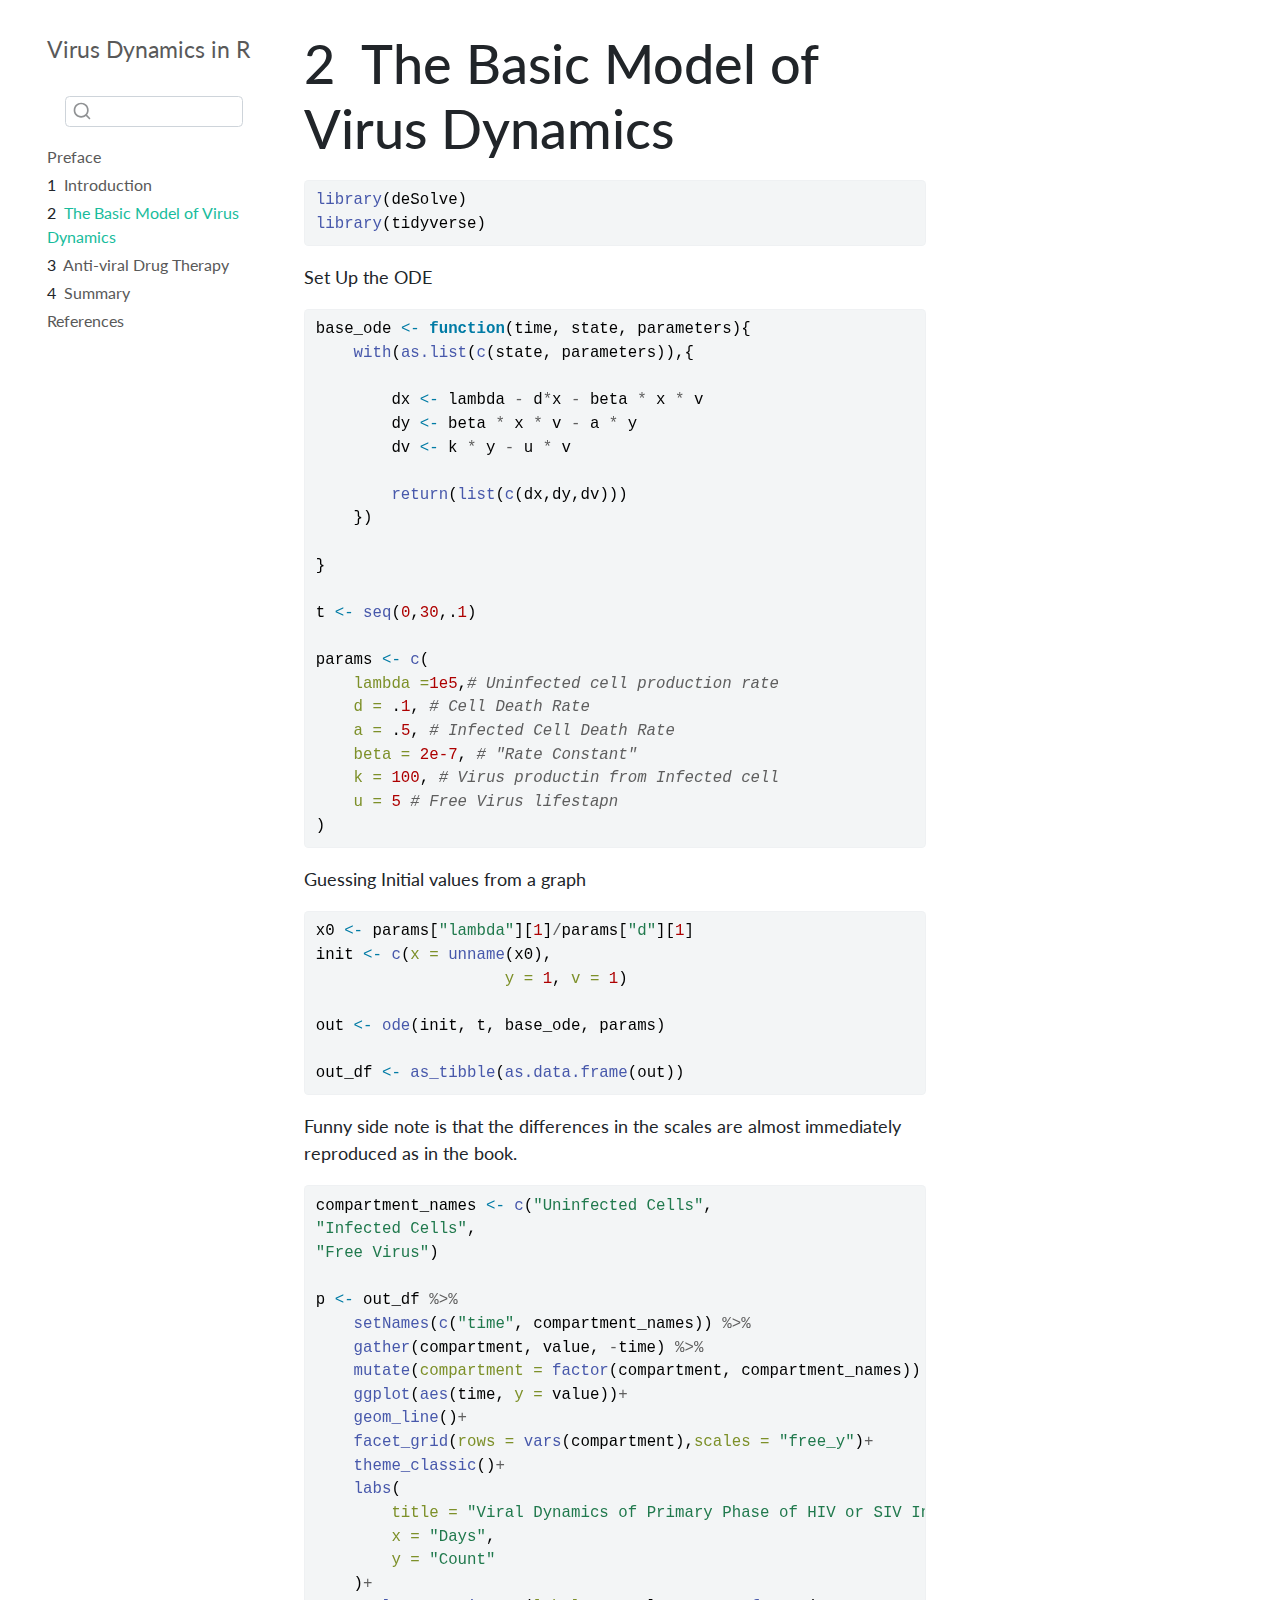
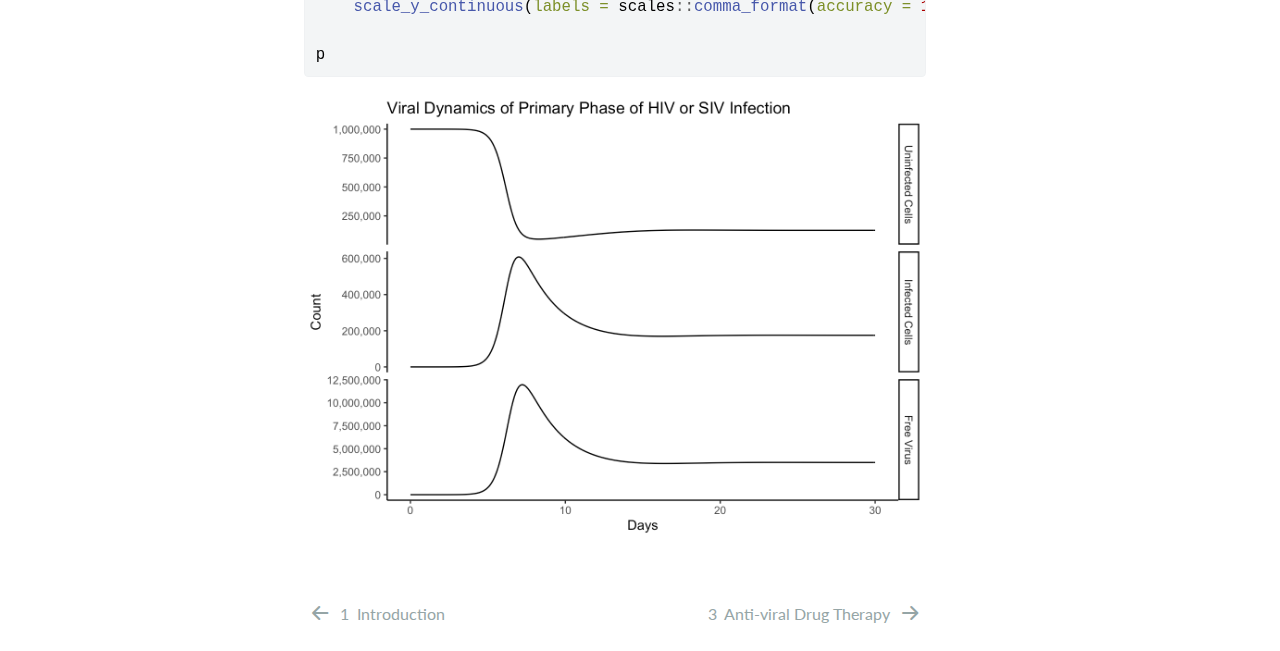
==== docs/ch3.html @ cb944617 "do this" ====
<!DOCTYPE html>
<html xmlns="http://www.w3.org/1999/xhtml" lang="" xml:lang=""><head>
  <meta charset="utf-8">
  <meta name="generator" content="quarto-0.2.251">
  <meta name="viewport" content="width=device-width, initial-scale=1.0, user-scalable=yes">
  <title>Virus Dynamics in R - 2&nbsp; The Basic Model of Virus Dynamics</title>
  <style>
    code{white-space: pre-wrap;}
    span.smallcaps{font-variant: small-caps;}
    span.underline{text-decoration: underline;}
    div.column{display: inline-block; vertical-align: top; width: 50%;}
    div.hanging-indent{margin-left: 1.5em; text-indent: -1.5em;}
    ul.task-list{list-style: none;}
    pre > code.sourceCode { white-space: pre; position: relative; }
    pre > code.sourceCode > span { display: inline-block; line-height: 1.25; }
    pre > code.sourceCode > span:empty { height: 1.2em; }
    .sourceCode { overflow: visible; }
    code.sourceCode > span { color: inherit; text-decoration: inherit; }
    div.sourceCode { margin: 1em 0; }
    pre.sourceCode { margin: 0; }
    @media screen {
    div.sourceCode { overflow: auto; }
    }
    @media print {
    pre > code.sourceCode { white-space: pre-wrap; }
    pre > code.sourceCode > span { text-indent: -5em; padding-left: 5em; }
    }
    pre.numberSource code
      { counter-reset: source-line 0; }
    pre.numberSource code > span
      { position: relative; left: -4em; counter-increment: source-line; }
    pre.numberSource code > span > a:first-child::before
      { content: counter(source-line);
        position: relative; left: -1em; text-align: right; vertical-align: baseline;
        border: none; display: inline-block;
        -webkit-touch-callout: none; -webkit-user-select: none;
        -khtml-user-select: none; -moz-user-select: none;
        -ms-user-select: none; user-select: none;
        padding: 0 4px; width: 4em;
        color: #aaaaaa;
      }
    pre.numberSource { margin-left: 3em; border-left: 1px solid #aaaaaa;  padding-left: 4px; }
    div.sourceCode
      {   }
    @media screen {
    pre > code.sourceCode > span > a:first-child::before { text-decoration: underline; }
    }
    code span.al { color: #ff0000; font-weight: bold; } /* Alert */
    code span.an { color: #60a0b0; font-weight: bold; font-style: italic; } /* Annotation */
    code span.at { color: #7d9029; } /* Attribute */
    code span.bn { color: #40a070; } /* BaseN */
    code span.bu { } /* BuiltIn */
    code span.cf { color: #007020; font-weight: bold; } /* ControlFlow */
    code span.ch { color: #4070a0; } /* Char */
    code span.cn { color: #880000; } /* Constant */
    code span.co { color: #60a0b0; font-style: italic; } /* Comment */
    code span.cv { color: #60a0b0; font-weight: bold; font-style: italic; } /* CommentVar */
    code span.do { color: #ba2121; font-style: italic; } /* Documentation */
    code span.dt { color: #902000; } /* DataType */
    code span.dv { color: #40a070; } /* DecVal */
    code span.er { color: #ff0000; font-weight: bold; } /* Error */
    code span.ex { } /* Extension */
    code span.fl { color: #40a070; } /* Float */
    code span.fu { color: #06287e; } /* Function */
    code span.im { } /* Import */
    code span.in { color: #60a0b0; font-weight: bold; font-style: italic; } /* Information */
    code span.kw { color: #007020; font-weight: bold; } /* Keyword */
    code span.op { color: #666666; } /* Operator */
    code span.ot { color: #007020; } /* Other */
    code span.pp { color: #bc7a00; } /* Preprocessor */
    code span.sc { color: #4070a0; } /* SpecialChar */
    code span.ss { color: #bb6688; } /* SpecialString */
    code span.st { color: #4070a0; } /* String */
    code span.va { color: #19177c; } /* Variable */
    code span.vs { color: #4070a0; } /* VerbatimString */
    code span.wa { color: #60a0b0; font-weight: bold; font-style: italic; } /* Warning */
  </style>

  <!--[if lt IE 9]>
    <script src="//cdnjs.cloudflare.com/ajax/libs/html5shiv/3.7.3/html5shiv-printshiv.min.js"></script>
  <![endif]-->
  <script src="site_libs/quarto-nav/quarto-nav.js"></script>
  <script src="site_libs/quarto-nav/headroom.min.js"></script>
  <script src="site_libs/clipboard/clipboard.min.js"></script>
  <meta name="quarto:offset" content="./">
  <script src="site_libs/quarto-search/autocomplete.umd.js"></script>
  <script src="site_libs/quarto-search/fuse.min.js"></script>
  <script src="site_libs/quarto-search/quarto-search.js"></script>
  <link href="./ch4.html" rel="next">
  <link href="./intro.html" rel="prev">
  <script src="site_libs/quarto-html/quarto.js"></script>
  <script src="site_libs/quarto-html/popper.min.js"></script>
  <script src="site_libs/quarto-html/tippy.umd.min.js"></script>
  <script src="site_libs/quarto-html/anchor.min.js"></script>
  <link href="site_libs/quarto-html/tippy.css" rel="stylesheet">
  <link href="site_libs/quarto-html/quarto-syntax-highlighting.css" rel="stylesheet">
  <script src="site_libs/bootstrap/bootstrap.min.js"></script>
  <link href="site_libs/bootstrap/bootstrap-icons.css" rel="stylesheet">
  <link href="site_libs/bootstrap/bootstrap.min.css" rel="stylesheet">
  <script id="quarto-search-options" type="application/json">{
    "location": "sidebar",
    "copy-button": false,
    "collapse-after": 2,
    "panel-placement": "start",
    "type": "textbox",
    "limit": 20
  }</script>
</head>
<body class="floating">
<div id="quarto-search-results"></div>
  <header id="quarto-header" class="headroom fixed-top">
  <nav class="quarto-secondary-nav" data-bs-toggle="collapse" data-bs-target="#quarto-sidebar" aria-controls="quarto-sidebar" aria-expanded="false" aria-label="Toggle sidebar navigation" onclick="if (window.quartoToggleHeadroom) { window.quartoToggleHeadroom(); }">
    <div class="container-fluid d-flex justify-content-between">
      <h1 class="quarto-secondary-nav-title"><span class="chapter-number">2</span>&nbsp; <span class="chapter-title">The Basic Model of Virus Dynamics</span></h1>
      <button type="button" class="quarto-btn-toggle btn">
        <i class="bi bi-chevron-right"></i>
      </button>
    </div>
  </nav>
</header>
<!-- content -->
<div id="quarto-content" class="quarto-container page-columns page-rows-contents page-layout-article">
<!-- sidebar -->
  <nav id="quarto-sidebar" class="sidebar collapse sidebar-navigation floating overflow-auto">
  <div class="pt-lg-2 mt-2 text-left sidebar-header">
    <div class="sidebar-title mb-0 py-0">
      <a href="./">Virus Dynamics in R</a> 
        <div class="sidebar-tools-main">
</div>
    </div>
  </div>
    <div class="px-3 mt-2 flex-shrink-0 align-items-center">
      <div class="sidebar-search">
      <div id="quarto-search" class="" title="Search"></div>
      </div>
    </div>
  <div class="sidebar-menu-container"> 
  <ul class="list-unstyled mt-1">
      <li class="sidebar-item">
  <a href="./index.html" class="">Preface</a>
</li>
      <li class="sidebar-item">
  <a href="./intro.html" class=""><span class="chapter-number">1</span>&nbsp; <span class="chapter-title">Introduction</span></a>
</li>
      <li class="sidebar-item">
  <a href="./ch3.html" class="active"><span class="chapter-number">2</span>&nbsp; <span class="chapter-title">The Basic Model of Virus Dynamics</span></a>
</li>
      <li class="sidebar-item">
  <a href="./ch4.html" class=""><span class="chapter-number">3</span>&nbsp; <span class="chapter-title">Anti-viral Drug Therapy</span></a>
</li>
      <li class="sidebar-item">
  <a href="./summary.html" class=""><span class="chapter-number">4</span>&nbsp; <span class="chapter-title">Summary</span></a>
</li>
      <li class="sidebar-item">
  <a href="./references.html" class="">References</a>
</li>
  </ul>
  </div>
</nav>
<!-- toc -->
    <div id="quarto-toc-sidebar" class="sidebar sidebar-toc"></div>
<!-- main -->
<main class="content">
<header id="title-block-header">
<h1 class="title d-none d-lg-block display-7"><span class="chapter-number">2</span>&nbsp; <span class="chapter-title">The Basic Model of Virus Dynamics</span></h1>
</header>
<div class="cell">
<div class="sourceCode" id="cb1"><pre class="sourceCode r cell-code code-with-copy"><code class="sourceCode r"><span id="cb1-1"><a href="#cb1-1" aria-hidden="true" tabindex="-1"></a><span class="fu">library</span>(deSolve)</span>
<span id="cb1-2"><a href="#cb1-2" aria-hidden="true" tabindex="-1"></a><span class="fu">library</span>(tidyverse)</span></code><button title="Copy to Clipboard" class="code-copy-button"><i class="bi"></i></button></pre></div>
</div>
<p>Set Up the ODE</p>
<div class="cell">
<div class="sourceCode" id="cb2"><pre class="sourceCode r cell-code code-with-copy"><code class="sourceCode r"><span id="cb2-1"><a href="#cb2-1" aria-hidden="true" tabindex="-1"></a>base_ode <span class="ot">&lt;-</span> <span class="cf">function</span>(time, state, parameters){</span>
<span id="cb2-2"><a href="#cb2-2" aria-hidden="true" tabindex="-1"></a>    <span class="fu">with</span>(<span class="fu">as.list</span>(<span class="fu">c</span>(state, parameters)),{</span>
<span id="cb2-3"><a href="#cb2-3" aria-hidden="true" tabindex="-1"></a>        </span>
<span id="cb2-4"><a href="#cb2-4" aria-hidden="true" tabindex="-1"></a>        dx <span class="ot">&lt;-</span> lambda <span class="sc">-</span> d<span class="sc">*</span>x <span class="sc">-</span> beta <span class="sc">*</span> x <span class="sc">*</span> v</span>
<span id="cb2-5"><a href="#cb2-5" aria-hidden="true" tabindex="-1"></a>        dy <span class="ot">&lt;-</span> beta <span class="sc">*</span> x <span class="sc">*</span> v <span class="sc">-</span> a <span class="sc">*</span> y</span>
<span id="cb2-6"><a href="#cb2-6" aria-hidden="true" tabindex="-1"></a>        dv <span class="ot">&lt;-</span> k <span class="sc">*</span> y <span class="sc">-</span> u <span class="sc">*</span> v</span>
<span id="cb2-7"><a href="#cb2-7" aria-hidden="true" tabindex="-1"></a>        </span>
<span id="cb2-8"><a href="#cb2-8" aria-hidden="true" tabindex="-1"></a>        <span class="fu">return</span>(<span class="fu">list</span>(<span class="fu">c</span>(dx,dy,dv)))</span>
<span id="cb2-9"><a href="#cb2-9" aria-hidden="true" tabindex="-1"></a>    })</span>
<span id="cb2-10"><a href="#cb2-10" aria-hidden="true" tabindex="-1"></a>    </span>
<span id="cb2-11"><a href="#cb2-11" aria-hidden="true" tabindex="-1"></a>}</span>
<span id="cb2-12"><a href="#cb2-12" aria-hidden="true" tabindex="-1"></a></span>
<span id="cb2-13"><a href="#cb2-13" aria-hidden="true" tabindex="-1"></a>t <span class="ot">&lt;-</span> <span class="fu">seq</span>(<span class="dv">0</span>,<span class="dv">30</span>,.<span class="dv">1</span>)</span>
<span id="cb2-14"><a href="#cb2-14" aria-hidden="true" tabindex="-1"></a></span>
<span id="cb2-15"><a href="#cb2-15" aria-hidden="true" tabindex="-1"></a>params <span class="ot">&lt;-</span> <span class="fu">c</span>(</span>
<span id="cb2-16"><a href="#cb2-16" aria-hidden="true" tabindex="-1"></a>    <span class="at">lambda =</span><span class="fl">1e5</span>,<span class="co"># Uninfected cell production rate</span></span>
<span id="cb2-17"><a href="#cb2-17" aria-hidden="true" tabindex="-1"></a>    <span class="at">d =</span> .<span class="dv">1</span>, <span class="co"># Cell Death Rate</span></span>
<span id="cb2-18"><a href="#cb2-18" aria-hidden="true" tabindex="-1"></a>    <span class="at">a =</span> .<span class="dv">5</span>, <span class="co"># Infected Cell Death Rate</span></span>
<span id="cb2-19"><a href="#cb2-19" aria-hidden="true" tabindex="-1"></a>    <span class="at">beta =</span> <span class="fl">2e-7</span>, <span class="co"># "Rate Constant"</span></span>
<span id="cb2-20"><a href="#cb2-20" aria-hidden="true" tabindex="-1"></a>    <span class="at">k =</span> <span class="dv">100</span>, <span class="co"># Virus productin from Infected cell</span></span>
<span id="cb2-21"><a href="#cb2-21" aria-hidden="true" tabindex="-1"></a>    <span class="at">u =</span> <span class="dv">5</span> <span class="co"># Free Virus lifestapn</span></span>
<span id="cb2-22"><a href="#cb2-22" aria-hidden="true" tabindex="-1"></a>)</span></code><button title="Copy to Clipboard" class="code-copy-button"><i class="bi"></i></button></pre></div>
</div>
<p>Guessing Initial values from a graph</p>
<div class="cell">
<div class="sourceCode" id="cb3"><pre class="sourceCode r cell-code code-with-copy"><code class="sourceCode r"><span id="cb3-1"><a href="#cb3-1" aria-hidden="true" tabindex="-1"></a>x0 <span class="ot">&lt;-</span> params[<span class="st">"lambda"</span>][<span class="dv">1</span>]<span class="sc">/</span>params[<span class="st">"d"</span>][<span class="dv">1</span>]</span>
<span id="cb3-2"><a href="#cb3-2" aria-hidden="true" tabindex="-1"></a>init <span class="ot">&lt;-</span> <span class="fu">c</span>(<span class="at">x =</span> <span class="fu">unname</span>(x0), </span>
<span id="cb3-3"><a href="#cb3-3" aria-hidden="true" tabindex="-1"></a>                    <span class="at">y =</span> <span class="dv">1</span>, <span class="at">v =</span> <span class="dv">1</span>)</span>
<span id="cb3-4"><a href="#cb3-4" aria-hidden="true" tabindex="-1"></a></span>
<span id="cb3-5"><a href="#cb3-5" aria-hidden="true" tabindex="-1"></a>out <span class="ot">&lt;-</span> <span class="fu">ode</span>(init, t, base_ode, params)</span>
<span id="cb3-6"><a href="#cb3-6" aria-hidden="true" tabindex="-1"></a></span>
<span id="cb3-7"><a href="#cb3-7" aria-hidden="true" tabindex="-1"></a>out_df <span class="ot">&lt;-</span> <span class="fu">as_tibble</span>(<span class="fu">as.data.frame</span>(out))</span></code><button title="Copy to Clipboard" class="code-copy-button"><i class="bi"></i></button></pre></div>
</div>
<p>Funny side note is that the differences in the scales are almost immediately reproduced as in the book.</p>
<div class="cell">
<div class="sourceCode" id="cb4"><pre class="sourceCode r cell-code code-with-copy"><code class="sourceCode r"><span id="cb4-1"><a href="#cb4-1" aria-hidden="true" tabindex="-1"></a>compartment_names <span class="ot">&lt;-</span> <span class="fu">c</span>(<span class="st">"Uninfected Cells"</span>,</span>
<span id="cb4-2"><a href="#cb4-2" aria-hidden="true" tabindex="-1"></a><span class="st">"Infected Cells"</span>,</span>
<span id="cb4-3"><a href="#cb4-3" aria-hidden="true" tabindex="-1"></a><span class="st">"Free Virus"</span>)</span>
<span id="cb4-4"><a href="#cb4-4" aria-hidden="true" tabindex="-1"></a></span>
<span id="cb4-5"><a href="#cb4-5" aria-hidden="true" tabindex="-1"></a>p <span class="ot">&lt;-</span> out_df <span class="sc">%&gt;%</span> </span>
<span id="cb4-6"><a href="#cb4-6" aria-hidden="true" tabindex="-1"></a>    <span class="fu">setNames</span>(<span class="fu">c</span>(<span class="st">"time"</span>, compartment_names)) <span class="sc">%&gt;%</span> </span>
<span id="cb4-7"><a href="#cb4-7" aria-hidden="true" tabindex="-1"></a>    <span class="fu">gather</span>(compartment, value, <span class="sc">-</span>time) <span class="sc">%&gt;%</span> </span>
<span id="cb4-8"><a href="#cb4-8" aria-hidden="true" tabindex="-1"></a>    <span class="fu">mutate</span>(<span class="at">compartment =</span> <span class="fu">factor</span>(compartment, compartment_names)) <span class="sc">%&gt;%</span> </span>
<span id="cb4-9"><a href="#cb4-9" aria-hidden="true" tabindex="-1"></a>    <span class="fu">ggplot</span>(<span class="fu">aes</span>(time, <span class="at">y =</span> value))<span class="sc">+</span></span>
<span id="cb4-10"><a href="#cb4-10" aria-hidden="true" tabindex="-1"></a>    <span class="fu">geom_line</span>()<span class="sc">+</span></span>
<span id="cb4-11"><a href="#cb4-11" aria-hidden="true" tabindex="-1"></a>    <span class="fu">facet_grid</span>(<span class="at">rows =</span> <span class="fu">vars</span>(compartment),<span class="at">scales =</span> <span class="st">"free_y"</span>)<span class="sc">+</span></span>
<span id="cb4-12"><a href="#cb4-12" aria-hidden="true" tabindex="-1"></a>    <span class="fu">theme_classic</span>()<span class="sc">+</span></span>
<span id="cb4-13"><a href="#cb4-13" aria-hidden="true" tabindex="-1"></a>    <span class="fu">labs</span>(</span>
<span id="cb4-14"><a href="#cb4-14" aria-hidden="true" tabindex="-1"></a>        <span class="at">title =</span> <span class="st">"Viral Dynamics of Primary Phase of HIV or SIV Infection"</span>,</span>
<span id="cb4-15"><a href="#cb4-15" aria-hidden="true" tabindex="-1"></a>        <span class="at">x =</span> <span class="st">"Days"</span>,</span>
<span id="cb4-16"><a href="#cb4-16" aria-hidden="true" tabindex="-1"></a>        <span class="at">y =</span> <span class="st">"Count"</span></span>
<span id="cb4-17"><a href="#cb4-17" aria-hidden="true" tabindex="-1"></a>    )<span class="sc">+</span></span>
<span id="cb4-18"><a href="#cb4-18" aria-hidden="true" tabindex="-1"></a>    <span class="fu">scale_y_continuous</span>(<span class="at">labels =</span> scales<span class="sc">::</span><span class="fu">comma_format</span>(<span class="at">accuracy =</span> <span class="dv">1000</span>))</span>
<span id="cb4-19"><a href="#cb4-19" aria-hidden="true" tabindex="-1"></a></span>
<span id="cb4-20"><a href="#cb4-20" aria-hidden="true" tabindex="-1"></a>p   </span></code><button title="Copy to Clipboard" class="code-copy-button"><i class="bi"></i></button></pre></div>
<div class="cell-output-display">
<p><img src="ch3_files/figure-html/unnamed-chunk-4-1.png" class="img-fluid" width="672"></p>
</div>
</div>


<script type="application/javascript">
window.document.addEventListener("DOMContentLoaded", function (event) {
  const icon = "";
  const anchorJS = new window.AnchorJS();
  anchorJS.options = {
    placement: 'right',
    icon: icon
  };
  anchorJS.add('.anchored');
  const clipboard = new window.ClipboardJS('.code-copy-button', {
    target: function(trigger) {
      return trigger.previousElementSibling;
    }
  });
  clipboard.on('success', function(e) {
    // button target
    const button = e.trigger;
    // don't keep focus
    button.blur();
    // flash "checked"
    button.classList.add('code-copy-button-checked');
    setTimeout(function() {
      button.classList.remove('code-copy-button-checked');
    }, 1000);
    // clear code selection
    e.clearSelection();
  });
  function tippyHover(el, contentFn) {
    const config = {
      allowHTML: true,
      content: contentFn,
      maxWidth: 500,
      delay: 100,
      arrow: false,
      appendTo: function(el) {
          return el.parentElement;
      },
      interactive: true,
      interactiveBorder: 10,
      theme: 'quarto',
      placement: 'bottom-start'
    };
    window.tippy(el, config); 
  }
  const noterefs = window.document.querySelectorAll('a[role="doc-noteref"]');
  for (var i=0; i<noterefs.length; i++) {
    const ref = noterefs[i];
    tippyHover(ref, function() {
      let href = ref.getAttribute('href');
      try { href = new URL(href).hash; } catch {}
      const id = href.replace(/^#\/?/, "");
      const note = window.document.getElementById(id);
      return note.innerHTML;
    });
  }
  var bibliorefs = window.document.querySelectorAll('a[role="doc-biblioref"]');
  for (var i=0; i<bibliorefs.length; i++) {
    const ref = bibliorefs[i];
    const cites = ref.parentNode.getAttribute('data-cites').split(' ');
    tippyHover(ref, function() {
      var popup = window.document.createElement('div');
      cites.forEach(function(cite) {
        var citeDiv = window.document.createElement('div');
        citeDiv.classList.add('hanging-indent');
        citeDiv.classList.add('csl-entry');
        var biblioDiv = window.document.getElementById('ref-' + cite);
        if (biblioDiv) {
          citeDiv.innerHTML = biblioDiv.innerHTML;
        }
        popup.appendChild(citeDiv);
      });
      return popup.innerHTML;
    });
  }
});
</script>
</main> <!-- /main -->
<nav class="page-navigation">
  <div class="nav-page nav-page-previous">
      <a href="./intro.html">
        <i class="bi bi-arrow-left-short"></i> <span class="nav-page-text"><span class="chapter-number">1</span>&nbsp; <span class="chapter-title">Introduction</span></span>
      </a>          
  </div>
  <div class="nav-page nav-page-next">
      <a href="./ch4.html">
        <span class="nav-page-text"><span class="chapter-number">3</span>&nbsp; <span class="chapter-title">Anti-viral Drug Therapy</span></span> <i class="bi bi-arrow-right-short"></i>
      </a>
  </div>
</nav>
</div> <!-- /content -->


</body></html>
---- docs/site_libs/quarto-html/tippy.css ----
.tippy-box[data-animation=fade][data-state=hidden]{opacity:0}[data-tippy-root]{max-width:calc(100vw - 10px)}.tippy-box{position:relative;background-color:#333;color:#fff;border-radius:4px;font-size:14px;line-height:1.4;outline:0;transition-property:transform,visibility,opacity}.tippy-box[data-placement^=top]>.tippy-arrow{bottom:0}.tippy-box[data-placement^=top]>.tippy-arrow:before{bottom:-7px;left:0;border-width:8px 8px 0;border-top-color:initial;transform-origin:center top}.tippy-box[data-placement^=bottom]>.tippy-arrow{top:0}.tippy-box[data-placement^=bottom]>.tippy-arrow:before{top:-7px;left:0;border-width:0 8px 8px;border-bottom-color:initial;transform-origin:center bottom}.tippy-box[data-placement^=left]>.tippy-arrow{right:0}.tippy-box[data-placement^=left]>.tippy-arrow:before{border-width:8px 0 8px 8px;border-left-color:initial;right:-7px;transform-origin:center left}.tippy-box[data-placement^=right]>.tippy-arrow{left:0}.tippy-box[data-placement^=right]>.tippy-arrow:before{left:-7px;border-width:8px 8px 8px 0;border-right-color:initial;transform-origin:center right}.tippy-box[data-inertia][data-state=visible]{transition-timing-function:cubic-bezier(.54,1.5,.38,1.11)}.tippy-arrow{width:16px;height:16px;color:#333}.tippy-arrow:before{content:"";position:absolute;border-color:transparent;border-style:solid}.tippy-content{position:relative;padding:5px 9px;z-index:1}
---- docs/site_libs/quarto-html/quarto-syntax-highlighting.css ----
/* quarto syntax highlight colors */
:root {
  --quarto-hl-ot-color: #007BA5;
  --quarto-hl-at-color: inherit;
  --quarto-hl-ss-color: #20794D;
  --quarto-hl-an-color: #5E5E5E;
  --quarto-hl-fu-color: #4758AB;
  --quarto-hl-st-color: #20794D;
  --quarto-hl-cf-color: #007BA5;
  --quarto-hl-op-color: #5E5E5E;
  --quarto-hl-er-color: #AD0000;
  --quarto-hl-bn-color: #AD0000;
  --quarto-hl-al-color: #AD0000;
  --quarto-hl-va-color: #111111;
  --quarto-hl-bu-color: inherit;
  --quarto-hl-ex-color: inherit;
  --quarto-hl-pp-color: #AD0000;
  --quarto-hl-in-color: #5E5E5E;
  --quarto-hl-vs-color: #20794D;
  --quarto-hl-wa-color: #5E5E5E;
  --quarto-hl-do-color: #5E5E5E;
  --quarto-hl-im-color: inherit;
  --quarto-hl-ch-color: #20794D;
  --quarto-hl-dt-color: #AD0000;
  --quarto-hl-fl-color: #AD0000;
  --quarto-hl-co-color: #5E5E5E;
  --quarto-hl-cv-color: #5E5E5E;
  --quarto-hl-cn-color: #8f5902;
  --quarto-hl-sc-color: #5E5E5E;
  --quarto-hl-dv-color: #AD0000;
  --quarto-hl-kw-color: #007BA5;
}

/* other quarto variables */
:root {
  --quarto-font-monospace: SFMono-Regular, Menlo, Monaco, Consolas, "Liberation Mono", "Courier New", monospace;
}

code span {
  color: #007BA5;
}

div.sourceCode {
  color: #007BA5;
}

code span.ot {
  color: #007BA5;
}

code span.ss {
  color: #20794D;
}

code span.an {
  color: #5E5E5E;
}

code span.fu {
  color: #4758AB;
}

code span.st {
  color: #20794D;
}

code span.cf {
  color: #007BA5;
}

code span.op {
  color: #5E5E5E;
}

code span.er {
  color: #AD0000;
}

code span.bn {
  color: #AD0000;
}

code span.al {
  color: #AD0000;
}

code span.va {
  color: #111111;
}

code span.pp {
  color: #AD0000;
}

code span.in {
  color: #5E5E5E;
}

code span.vs {
  color: #20794D;
}

code span.wa {
  color: #5E5E5E;
  font-style: italic;
}

code span.do {
  color: #5E5E5E;
  font-style: italic;
}

code span.ch {
  color: #20794D;
}

code span.dt {
  color: #AD0000;
}

code span.fl {
  color: #AD0000;
}

code span.co {
  color: #5E5E5E;
}

code span.cv {
  color: #5E5E5E;
  font-style: italic;
}

code span.cn {
  color: #8f5902;
}

code span.sc {
  color: #5E5E5E;
}

code span.dv {
  color: #AD0000;
}

code span.kw {
  color: #007BA5;
}
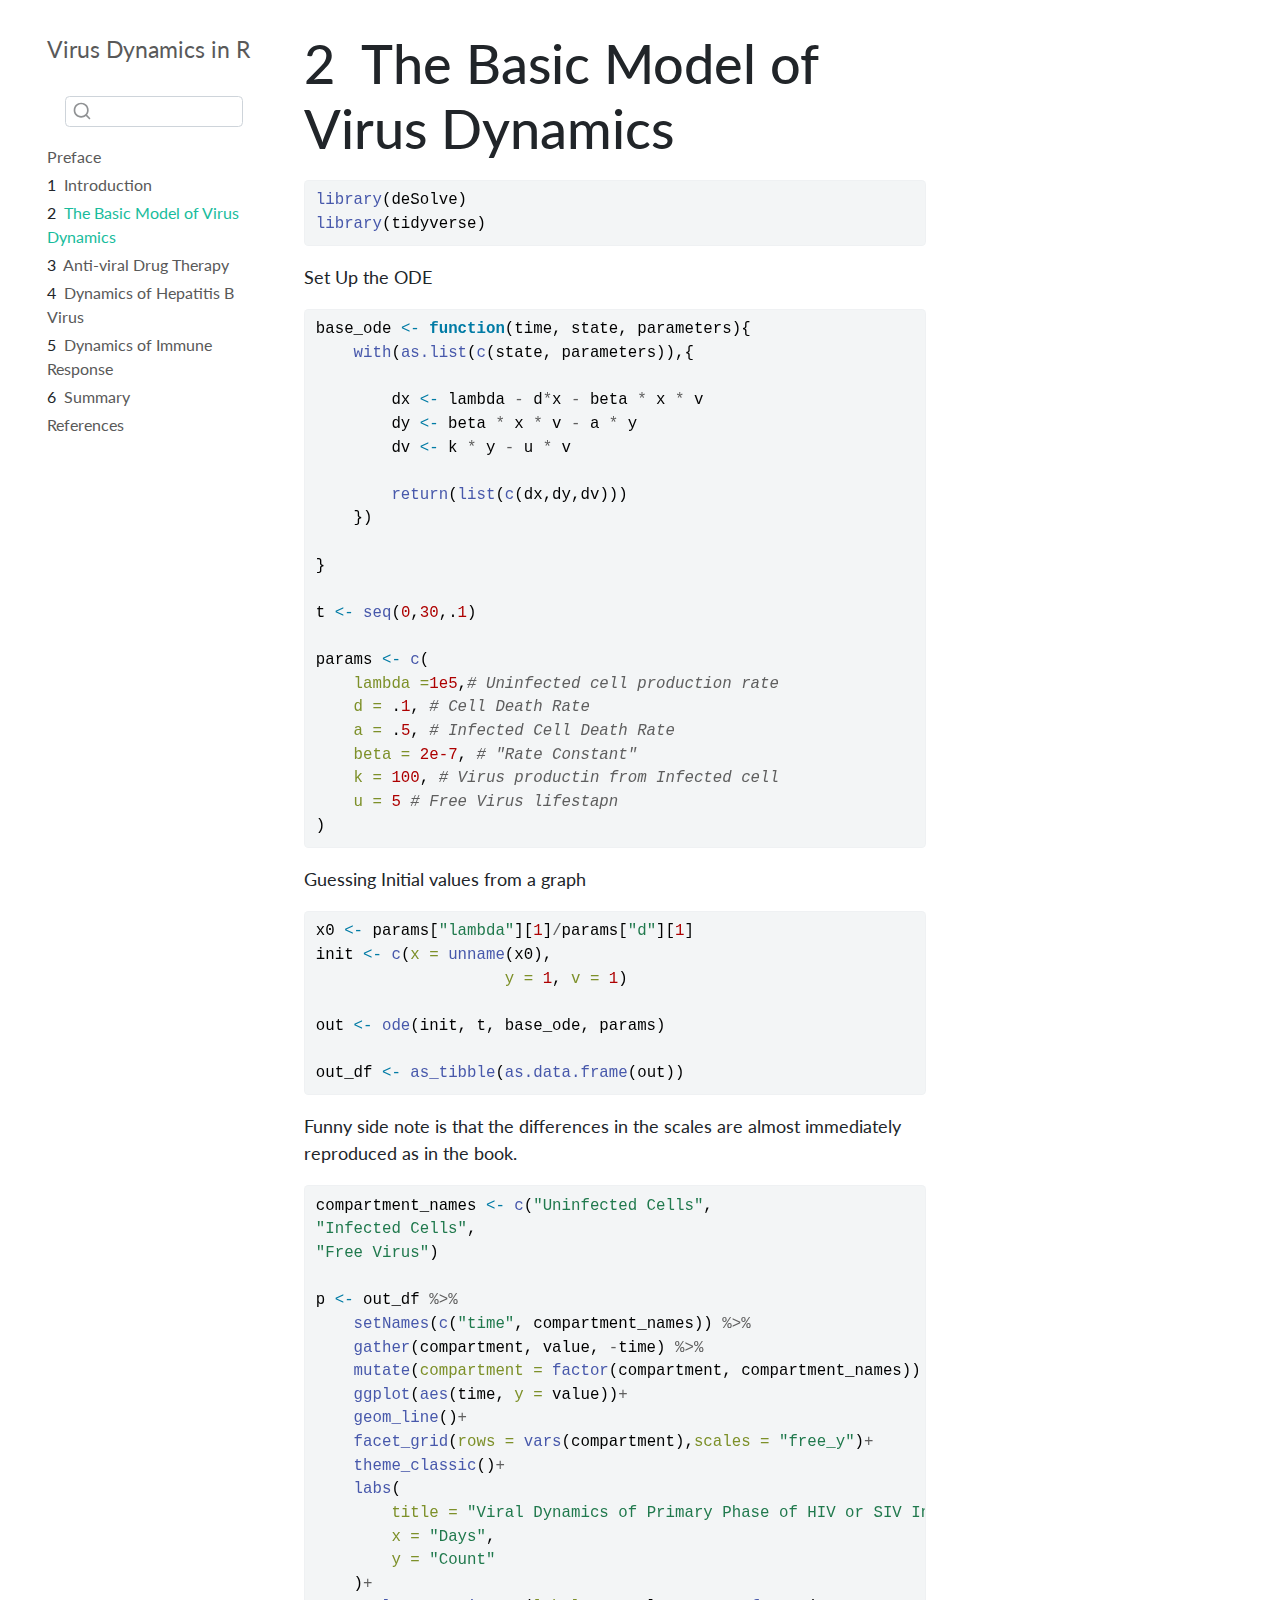
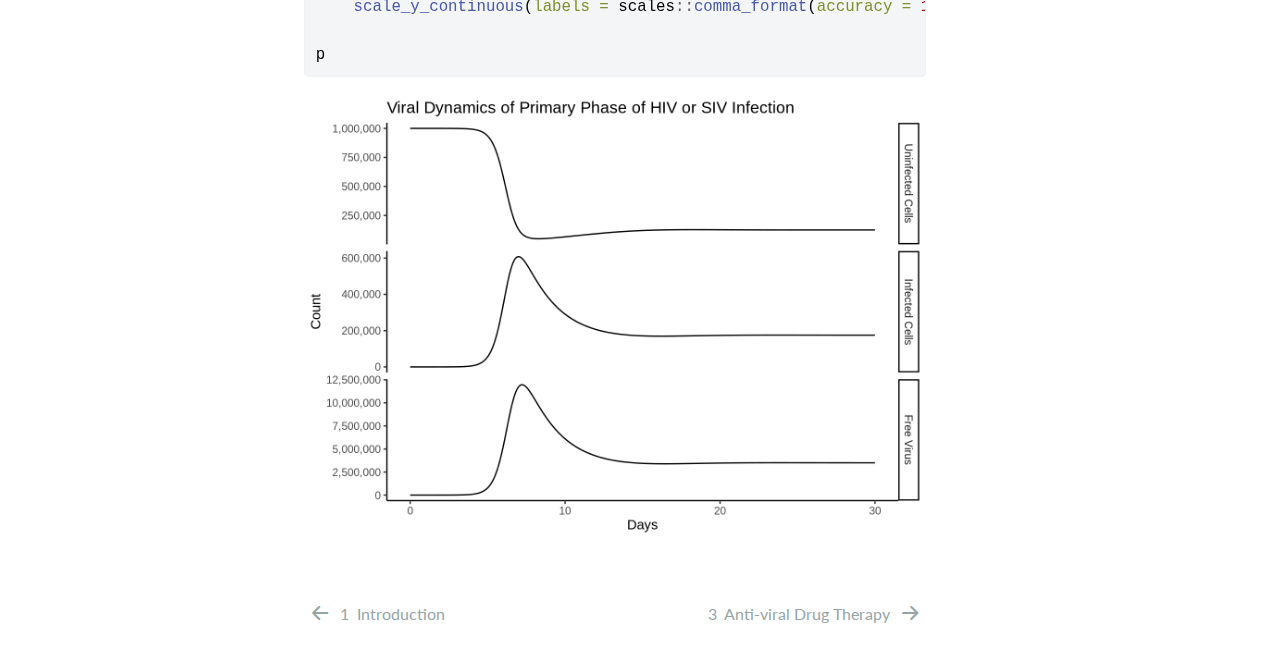
==== commit 3c71f5e3: "adding more content" ====
--- a/docs/ch3.html
+++ b/docs/ch3.html
@@ -149,7 +149,13 @@
   <a href="./ch4.html" class=""><span class="chapter-number">3</span>&nbsp; <span class="chapter-title">Anti-viral Drug Therapy</span></a>
 </li>
       <li class="sidebar-item">
-  <a href="./summary.html" class=""><span class="chapter-number">4</span>&nbsp; <span class="chapter-title">Summary</span></a>
+  <a href="./ch5.html" class=""><span class="chapter-number">4</span>&nbsp; <span class="chapter-title">Dynamics of Hepatitis B Virus</span></a>
+</li>
+      <li class="sidebar-item">
+  <a href="./ch6.html" class=""><span class="chapter-number">5</span>&nbsp; <span class="chapter-title">Dynamics of Immune Response</span></a>
+</li>
+      <li class="sidebar-item">
+  <a href="./summary.html" class=""><span class="chapter-number">6</span>&nbsp; <span class="chapter-title">Summary</span></a>
 </li>
       <li class="sidebar-item">
   <a href="./references.html" class="">References</a>
